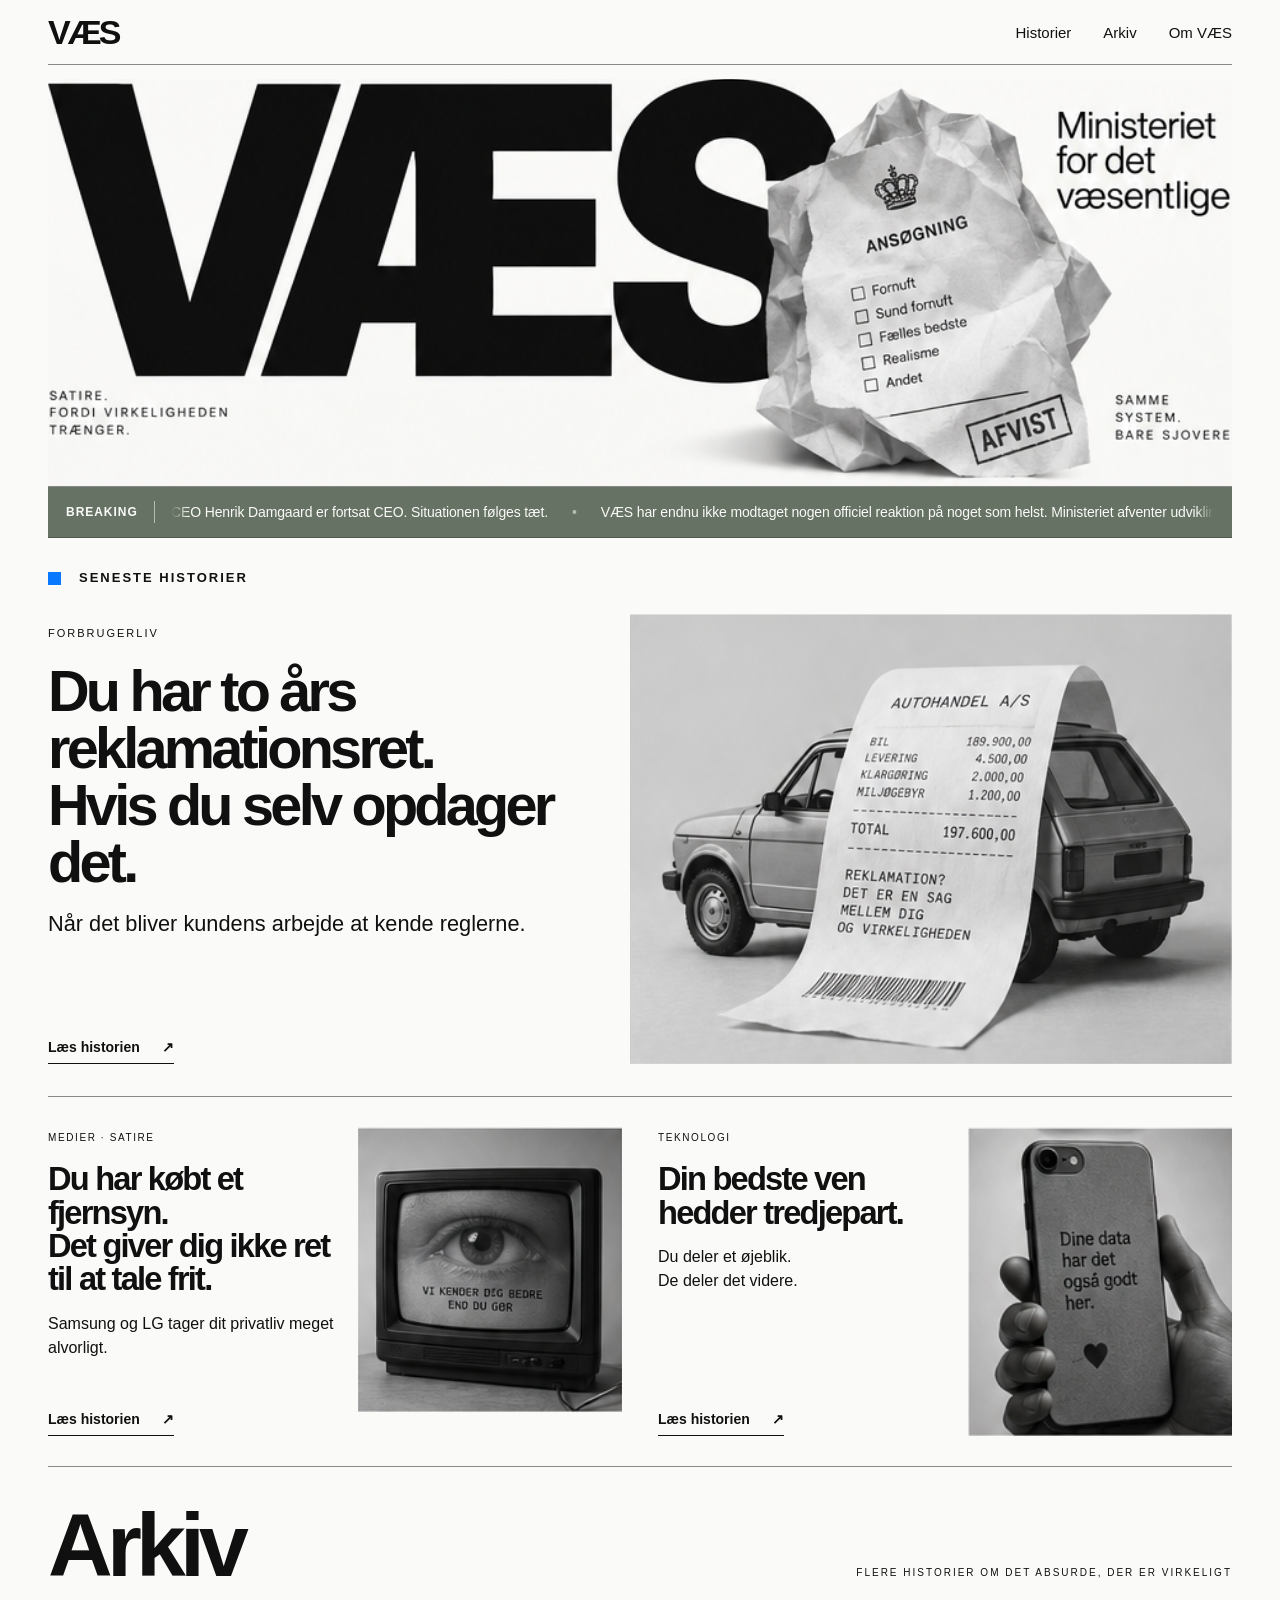
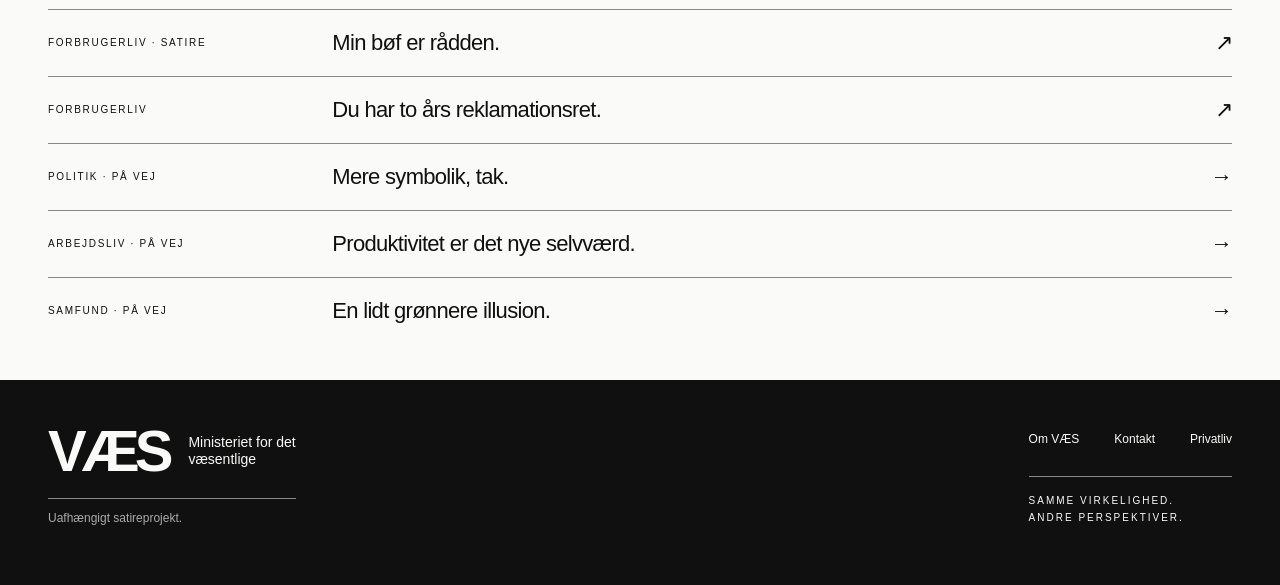
==== index.html @ 0f6267da "Add files via upload" ====
<!doctype html><html lang="da"><head><meta charset="utf-8"><meta name="viewport" content="width=device-width,initial-scale=1"><meta name="description" content="Ministeriet for det væsentlige. Satire om forbrugerliv, teknologi og samfund."><title>VÆS — Ministeriet for det væsentlige</title><link rel="stylesheet" href="style.css"></head><body><a class="skip" href="#historier">Gå til historier</a><header class="top wrap"><a class="logo" href="./" aria-label="VÆS – forsiden">VÆS</a><nav aria-label="Hovedmenu"><a href="#historier">Historier</a><a href="#arkiv">Arkiv</a><button data-open="om">Om VÆS</button></nav></header><main><section class="hero wrap" aria-label="VÆS — Ministeriet for det væsentlige"><div class="crop masthead"><img src="assets/illustrationer.png" alt="VÆS. Ministeriet for det væsentlige. En krøllet ansøgning om fornuft, sund fornuft og fælles bedste er stemplet afvist." width="1024" height="1536"></div></section><div class="breaking wrap" aria-label="Breaking"><div class="breaking-inner"><span class="breaking-label">BREAKING</span><span class="breaking-rule" aria-hidden="true"></span><div class="breaking-viewport"><div class="breaking-track"><div class="breaking-set"><span class="breaking-item">CEO Henrik Damgaard er fortsat CEO. Situationen følges tæt.</span><span class="breaking-dot" aria-hidden="true">•</span><span class="breaking-item">VÆS har endnu ikke modtaget nogen officiel reaktion på noget som helst. Ministeriet afventer udviklingen.</span><span class="breaking-dot" aria-hidden="true">•</span><span class="breaking-item">Virkeligheden er igen blevet observeret uden forudgående godkendelse.</span><span class="breaking-dot" aria-hidden="true">•</span><span class="breaking-item">Bestyrelsen bakker fortsat enstemmigt op om ledelsen. Der er fortsat ingen bestyrelse.</span><span class="breaking-dot" aria-hidden="true">•</span><span class="breaking-item">Ministeriet undersøger, hvordan fanden det her egentlig blev normalt. Arbejdet pågår.</span><span class="breaking-dot" aria-hidden="true">•</span></div><div class="breaking-set" aria-hidden="true"><span class="breaking-item">CEO Henrik Damgaard er fortsat CEO. Situationen følges tæt.</span><span class="breaking-dot">•</span><span class="breaking-item">VÆS har endnu ikke modtaget nogen officiel reaktion på noget som helst. Ministeriet afventer udviklingen.</span><span class="breaking-dot">•</span><span class="breaking-item">Virkeligheden er igen blevet observeret uden forudgående godkendelse.</span><span class="breaking-dot">•</span><span class="breaking-item">Bestyrelsen bakker fortsat enstemmigt op om ledelsen. Der er fortsat ingen bestyrelse.</span><span class="breaking-dot">•</span><span class="breaking-item">Ministeriet undersøger, hvordan fanden det her egentlig blev normalt. Arbejdet pågår.</span><span class="breaking-dot">•</span></div></div></div></div></div><section class="wrap news" id="historier"><h1 class="eyebrow section-title"><span></span>Seneste historier</h1><article class="lead"><div class="lead-copy"><p class="eyebrow">Forbrugerliv</p><h2><a href="#reklamationsret" data-open="reklamationsret">Du har to års reklamationsret.<br>Hvis du selv opdager det.</a></h2><p class="deck">Når det bliver kundens arbejde at kende reglerne.</p><a class="read" href="#reklamationsret" data-open="reklamationsret">Læs historien <span>↗</span></a></div><div class="crop car"><img src="assets/illustrationer.png" alt="Satirisk illustration: en bil med en lang kvittering hængende over taget." width="1024" height="1536"></div></article><div class="secondary"><article class="small-story"><div><p class="eyebrow">Medier · Satire</p><h2>Du har købt et fjernsyn.<br>Det giver dig ikke ret til at tale frit.</h2><p>Samsung og LG tager dit privatliv meget alvorligt.</p><button class="read" data-open="tv">Læs historien <span>↗</span></button></div><div class="crop tv"><img src="assets/illustrationer.png" alt="Satirisk illustration: et gammelt fjernsyn med et øje på skærmen." width="1024" height="1536"></div></article><article class="small-story"><div><p class="eyebrow">Teknologi</p><h2>Din bedste ven<br>hedder tredjepart.</h2><p>Du deler et øjeblik.<br>De deler det videre.</p><button class="read" data-open="data">Læs historien <span>↗</span></button></div><div class="crop phone"><img src="assets/illustrationer.png" alt="Satirisk illustration: en hånd holder en telefon med teksten Dine data har det også godt her." width="1024" height="1536"></div></article></div></section><section class="wrap archive" id="arkiv"><div class="archive-heading"><h2>Arkiv</h2><p class="eyebrow">Flere historier om det absurde, der er virkeligt</p></div><a class="archive-row" href="#danish-crown" data-open="danish-crown"><span class="eyebrow">Forbrugerliv · Satire</span><span>Min bøf er rådden.</span><span aria-hidden="true">↗</span></a><a class="archive-row" href="#reklamationsret" data-open="reklamationsret"><span class="eyebrow">Forbrugerliv</span><span>Du har to års reklamationsret.</span><span aria-hidden="true">↗</span></a><button class="archive-row" data-open="politik"><span class="eyebrow">Politik · På vej</span><span>Mere symbolik, tak.</span><span aria-hidden="true">→</span></button><button class="archive-row" data-open="arbejde"><span class="eyebrow">Arbejdsliv · På vej</span><span>Produktivitet er det nye selvværd.</span><span aria-hidden="true">→</span></button><button class="archive-row" data-open="samfund"><span class="eyebrow">Samfund · På vej</span><span>En lidt grønnere illusion.</span><span aria-hidden="true">→</span></button></section></main><footer><div class="wrap footer-inner"><div><div class="footer-brand"><a class="logo" href="./">VÆS</a><span>Ministeriet for det<br>væsentlige</span></div><p class="muted">Uafhængigt satireprojekt.</p></div><div class="footer-right"><nav aria-label="Oplysninger"><button data-open="om">Om VÆS</button><button data-open="kontakt">Kontakt</button><button data-open="privatliv">Privatliv</button></nav><p class="eyebrow">Samme virkelighed.<br>Andre perspektiver.</p></div></div></footer><dialog id="reader" aria-labelledby="reader-title"><div class="reader-bar"><span class="logo">VÆS</span><button id="close-reader" aria-label="Luk læsevisning">Luk ×</button></div><div class="reader-content"><p class="eyebrow" id="reader-tag"></p><h2 id="reader-title"></h2><div id="reader-body"></div></div></dialog><script src="script.js"></script></body></html>
---- style.css ----
:root{--paper:#fafaf8;--ink:#101010;--blue:#0879ff;--line:#888}*{box-sizing:border-box}html{scroll-behavior:smooth;scroll-padding-top:24px}body{margin:0;background:var(--paper);color:var(--ink);font-family:Arial,Helvetica,sans-serif;-webkit-font-smoothing:antialiased}a{color:inherit;text-decoration:none}button{font:inherit;color:inherit;cursor:pointer;background:none;border:0;padding:0}a,button{-webkit-tap-highlight-color:transparent}a:focus-visible,button:focus-visible{outline:3px solid var(--blue);outline-offset:6px}a:hover,button:hover{color:var(--blue)}.wrap{width:calc(100% - 96px);max-width:1360px;margin:auto}.top{height:65px;display:flex;align-items:center;justify-content:space-between;border-bottom:1px solid var(--line)}.logo{font-size:34px;font-weight:900;letter-spacing:-3px;line-height:1}nav{display:flex;gap:32px;font-size:15px}.hero{padding:14px 0 0;border-bottom:1px solid var(--line)}.crop{position:relative;overflow:hidden;background:#f7f7f5}.crop img{position:absolute;max-width:none;height:auto;display:block}.masthead{aspect-ratio:928/319}.masthead img{width:110.34483%;left:-5.17241%;top:-18.80878%}.car{aspect-ratio:489/366}.car img{width:209.407%;left:-99.59%;top:-115.574%}.tv{aspect-ratio:206/222}.tv img{width:497.087%;left:-138.835%;top:-377.928%}.phone{aspect-ratio:190/222}.phone img{width:538.947%;left:-413.158%;top:-377.928%}.news{padding-top:30px}.eyebrow{text-transform:uppercase;font-size:11px;letter-spacing:2px;line-height:1.6;font-weight:400}.section-title{font-size:13px;font-weight:700;display:flex;align-items:center;gap:18px;margin:0 0 25px}.section-title span{width:13px;height:13px;background:var(--blue)}.lead{display:grid;grid-template-columns: .9fr 1fr;gap:40px;padding-bottom:32px}.lead-copy{display:flex;flex-direction:column;align-items:flex-start;justify-content:center}.lead h2{font-size:clamp(34px,4.5vw,68px);letter-spacing:-.065em;line-height:.99;margin:10px 0 18px;font-weight:800}.deck{font-size:clamp(16px,1.7vw,23px);line-height:1.4;margin:0 0 30px}.read{font-size:14px;font-weight:600;display:inline-flex;gap:22px;border-bottom:1px solid;padding-bottom:8px;margin-top:auto}.lead>.crop{align-self:stretch;min-height:100%}.secondary{border-top:1px solid var(--line);border-bottom:1px solid var(--line);display:grid;grid-template-columns:1fr 1fr;gap:36px;padding:30px 0}.small-story{display:grid;grid-template-columns:1.1fr 1fr;gap:20px;min-width:0}.small-story>div:first-child{display:flex;flex-direction:column;align-items:flex-start}.small-story h2{font-size:clamp(23px,2.55vw,37px);line-height:1.02;letter-spacing:-.055em;margin:6px 0 16px}.small-story p:not(.eyebrow){font-size:16px;line-height:1.5;margin:0 0 24px}.small-story .crop{align-self:start}.small-story .eyebrow{margin-top:3px;font-size:10px;letter-spacing:1.6px}.status{color:#555;display:inline-block;margin-left:6px;font-size:9px;letter-spacing:.8px}.archive{padding-top:34px;padding-bottom:36px}.archive-heading{display:flex;align-items:baseline;justify-content:space-between;gap:30px;padding:0 0 18px}.archive-heading h2{font-size:clamp(56px,7vw,94px);letter-spacing:-.065em;line-height:1;margin:0}.archive-heading p{font-size:10px;text-align:right}.archive-row{width:100%;display:grid;grid-template-columns:23% 1fr 24px;gap:12px;border-top:1px solid var(--line);padding:20px 0;text-align:left;align-items:center;font-size:22px;letter-spacing:-.7px}.archive-row .eyebrow{font-size:10px;letter-spacing:1.7px}.archive-row>span:last-child{text-align:right}footer{background:#101010;color:var(--paper);padding:42px 0 48px}.footer-inner{display:flex;justify-content:space-between;gap:35px}.footer-brand{display:flex;gap:20px;align-items:center;border-bottom:1px solid #888;padding-bottom:18px}.footer-brand .logo{font-size:58px;letter-spacing:-5px}.footer-brand span{font-size:14px;line-height:1.2}.muted{color:#aaa;font-size:12px}.footer-right nav{font-size:12px;gap:35px;padding:10px 0 30px;border-bottom:1px solid #888}.footer-right .eyebrow{font-size:10px;line-height:1.7;margin-top:15px}.skip{position:fixed;top:-100px;left:20px;z-index:10;background:white;padding:15px}.skip:focus{top:10px}dialog{width:min(880px,calc(100% - 36px));max-height:90vh;padding:0;border:1px solid #222;background:var(--paper);color:var(--ink)}dialog::backdrop{background:rgb(0 0 0 / .65);backdrop-filter:blur(5px)}.reader-bar{position:sticky;top:0;display:flex;justify-content:space-between;align-items:center;padding:20px 30px;background:var(--paper);border-bottom:1px solid #888;z-index:1}.reader-content{padding:35px 60px 60px}.reader-content h2{font-size:clamp(32px,5vw,55px);line-height:1.04;letter-spacing:-2px;margin:15px 0 30px}.reader-content p{font-size:18px;line-height:1.7}.reader-content a{text-decoration:underline;text-underline-offset:3px;overflow-wrap:anywhere}.reading{overflow:hidden}@media(min-width:1500px){.lead h2{font-size:74px}}@media(max-width:900px){.wrap{width:calc(100% - 48px)}.lead{gap:25px}.secondary{gap:24px}.small-story{grid-template-columns:1fr}.small-story .crop{grid-row:1;width:100%}.small-story .read{margin-top:8px}.archive-row{font-size:19px}.archive-row .eyebrow{font-size:9px}.lead>.crop{min-height:0;align-self:center}.footer-right nav{gap:20px}}@media(max-width:600px){.wrap{width:calc(100% - 36px)}.top{height:62px}.top .logo{font-size:30px}nav{gap:20px;font-size:13px}.hero{padding-top:16px;padding-bottom:14px}.news{padding-top:24px}.section-title{font-size:11px;margin-bottom:20px}.lead{grid-template-columns:1fr;gap:22px}.lead-copy{display:block}.lead h2{font-size:44px;max-width:480px}.deck{font-size:18px;margin-bottom:22px}.secondary{gap:20px;padding:23px 0}.small-story{gap:16px}.small-story h2{font-size:25px}.small-story p:not(.eyebrow){font-size:14px}.small-story .eyebrow{font-size:9px;letter-spacing:1px}.status{margin-left:0;display:block}.read{font-size:13px}.archive-heading{display:block}.archive-heading h2{font-size:64px}.archive-heading p{text-align:left;max-width:280px;font-size:9px;margin-top:16px}.archive-row{grid-template-columns:1fr 22px;gap:6px;padding:18px 0;font-size:18px}.archive-row .eyebrow{grid-column:1}.archive-row>span:nth-child(2){grid-column:1}.archive-row>span:last-child{grid-column:2;grid-row:1 / span 2}.footer-inner{flex-direction:column;gap:20px}.footer-brand{justify-content:space-between;max-width:340px}.footer-right nav{justify-content:space-between}.reader-content{padding:24px}.reader-bar{padding:18px 24px}.reader-content p{font-size:17px}}@media(prefers-reduced-motion:reduce){html{scroll-behavior:auto}}

/* Om VÆS — CEO-billede */
.om-ceo-image{margin:2.5rem 0 0;width:100%;}
.om-ceo-image img{display:block;width:100%;height:auto;}

/* BREAKING — testversion */
.breaking{background:#667263;color:#fafaf8;border-bottom:1px solid #4f594d;}
.breaking-inner{min-height:42px;display:flex;align-items:center;gap:18px;font-size:14px;}
.breaking-label{font-weight:800;letter-spacing:.08em;font-size:12px;}
.breaking-rule{width:1px;height:18px;background:rgba(250,250,248,.55);flex:0 0 auto;}
.breaking-text{letter-spacing:-.01em;}
.breaking-arrow{margin-left:auto;font-size:18px;line-height:1;}
@media(max-width:600px){.breaking-inner{min-height:40px;gap:12px;font-size:12px}.breaking-label{font-size:10px}.breaking-rule{height:16px}.breaking-arrow{display:none}}

/* BREAKING — løbende historier */
.breaking{overflow:hidden}
.breaking-inner{min-height:50px;padding:10px 18px;gap:16px}
.breaking-label{font-weight:900;flex:0 0 auto}
.breaking-rule{height:22px}
.breaking-viewport{min-width:0;flex:1;overflow:hidden;white-space:nowrap;mask-image:linear-gradient(to right,transparent,#000 18px,#000 calc(100% - 18px),transparent);-webkit-mask-image:linear-gradient(to right,transparent,#000 18px,#000 calc(100% - 18px),transparent)}
.breaking-track{display:flex;width:max-content;will-change:transform;animation:breaking-scroll 62s linear infinite}
.breaking-set{display:flex;align-items:center;flex:0 0 auto}
.breaking-item{padding:0 24px 0 0;letter-spacing:-.01em}
.breaking-dot{opacity:.55;padding:0 24px 0 0}
@keyframes breaking-scroll{from{transform:translateX(0)}to{transform:translateX(-50%)}}
@media(max-width:600px){.breaking-inner{min-height:46px;padding:9px 12px;gap:10px}.breaking-rule{height:20px}.breaking-item{padding-right:18px}.breaking-dot{padding-right:18px}.breaking-track{animation-duration:72s}}
@media(prefers-reduced-motion:reduce){.breaking-track{animation:none}.breaking-viewport{overflow-x:auto;mask-image:none;-webkit-mask-image:none}}

.story-image{margin:0 0 2rem}.story-image img{display:block;width:100%;height:auto}
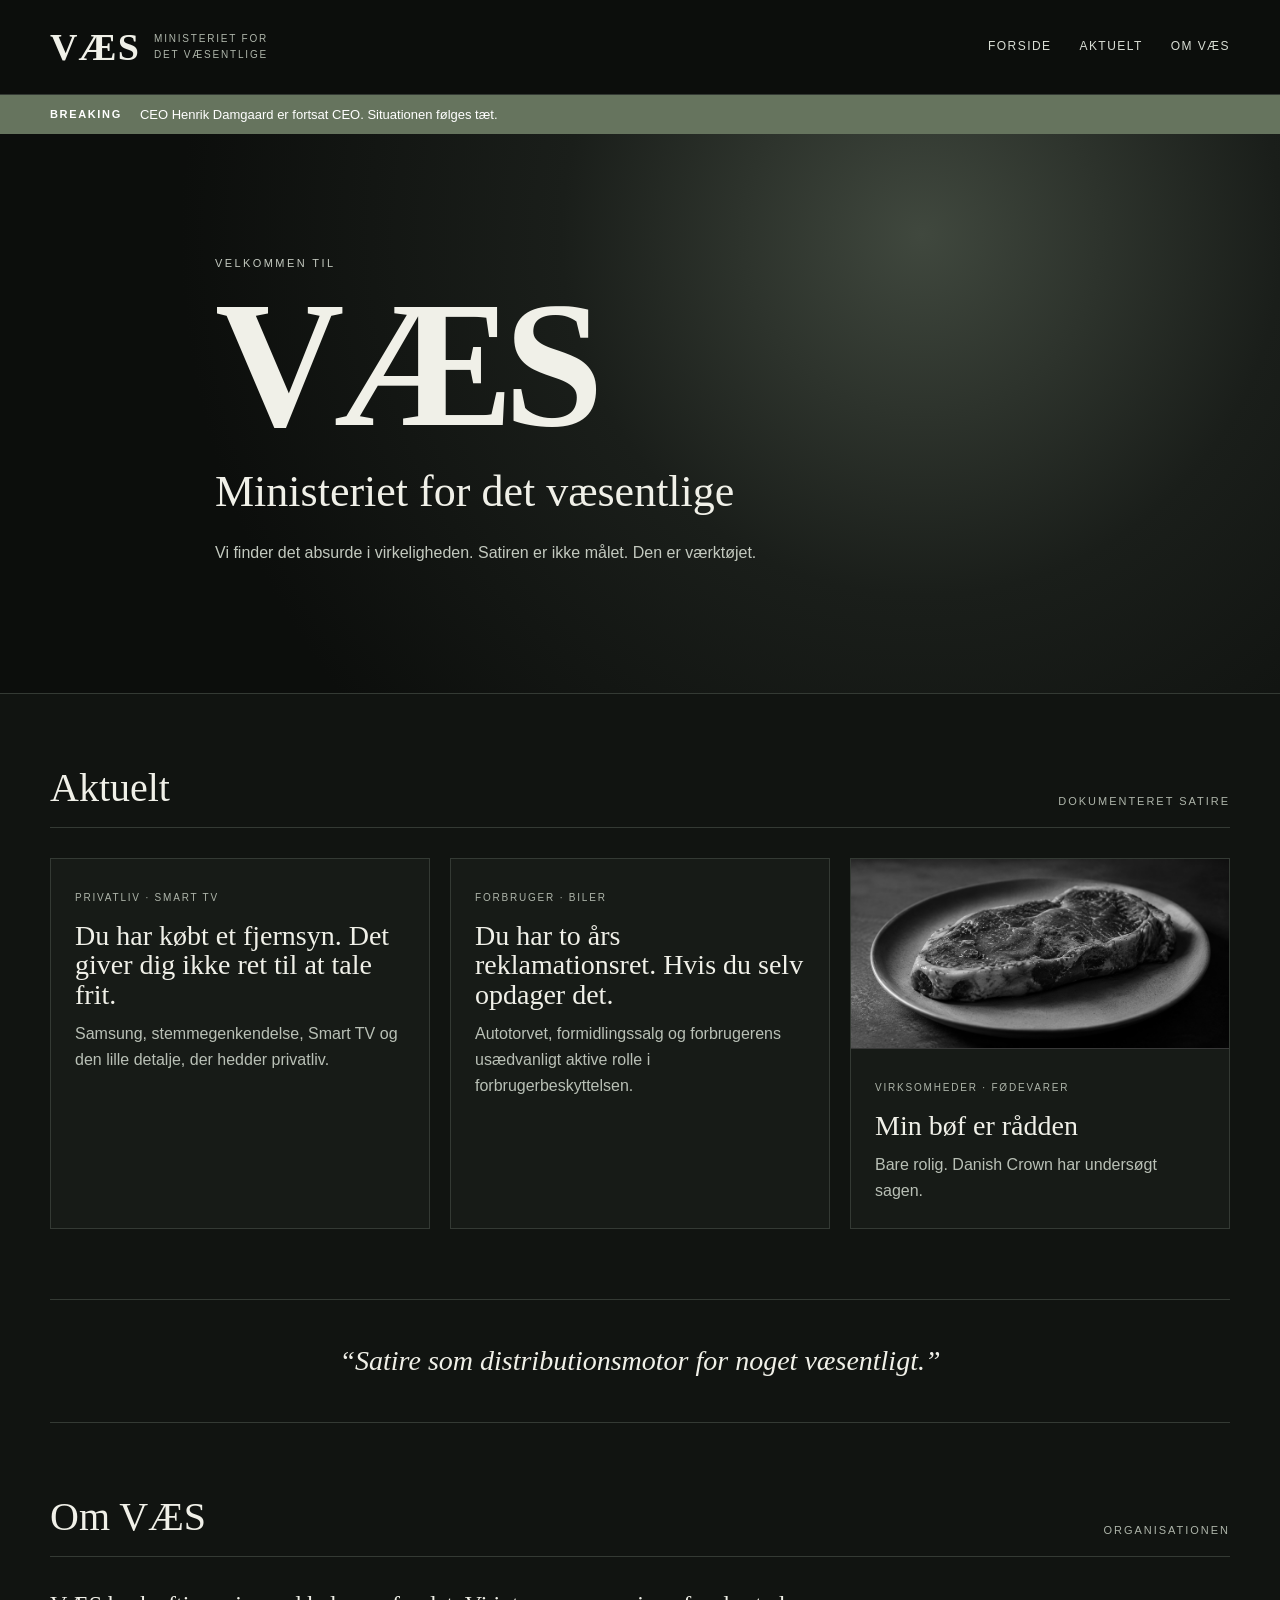
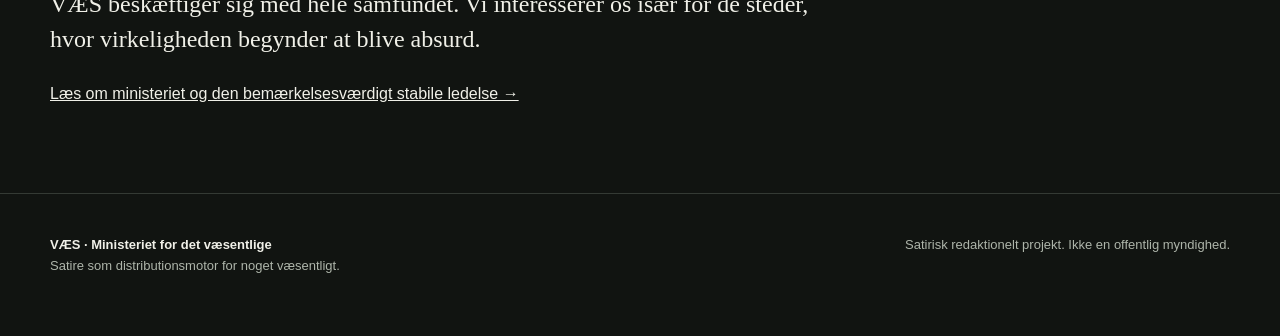
==== commit aacf458c: "Add files via upload" ====
--- a/index.html
+++ b/index.html
@@ -1 +1,59 @@
-<!doctype html><html lang="da"><head><meta charset="utf-8"><meta name="viewport" content="width=device-width,initial-scale=1"><meta name="description" content="Ministeriet for det væsentlige. Satire om forbrugerliv, teknologi og samfund."><title>VÆS — Ministeriet for det væsentlige</title><link rel="stylesheet" href="style.css"></head><body><a class="skip" href="#historier">Gå til historier</a><header class="top wrap"><a class="logo" href="./" aria-label="VÆS – forsiden">VÆS</a><nav aria-label="Hovedmenu"><a href="#historier">Historier</a><a href="#arkiv">Arkiv</a><button data-open="om">Om VÆS</button></nav></header><main><section class="hero wrap" aria-label="VÆS — Ministeriet for det væsentlige"><div class="crop masthead"><img src="assets/illustrationer.png" alt="VÆS. Ministeriet for det væsentlige. En krøllet ansøgning om fornuft, sund fornuft og fælles bedste er stemplet afvist." width="1024" height="1536"></div></section><div class="breaking wrap" aria-label="Breaking"><div class="breaking-inner"><span class="breaking-label">BREAKING</span><span class="breaking-rule" aria-hidden="true"></span><div class="breaking-viewport"><div class="breaking-track"><div class="breaking-set"><span class="breaking-item">CEO Henrik Damgaard er fortsat CEO. Situationen følges tæt.</span><span class="breaking-dot" aria-hidden="true">•</span><span class="breaking-item">VÆS har endnu ikke modtaget nogen officiel reaktion på noget som helst. Ministeriet afventer udviklingen.</span><span class="breaking-dot" aria-hidden="true">•</span><span class="breaking-item">Virkeligheden er igen blevet observeret uden forudgående godkendelse.</span><span class="breaking-dot" aria-hidden="true">•</span><span class="breaking-item">Bestyrelsen bakker fortsat enstemmigt op om ledelsen. Der er fortsat ingen bestyrelse.</span><span class="breaking-dot" aria-hidden="true">•</span><span class="breaking-item">Ministeriet undersøger, hvordan fanden det her egentlig blev normalt. Arbejdet pågår.</span><span class="breaking-dot" aria-hidden="true">•</span></div><div class="breaking-set" aria-hidden="true"><span class="breaking-item">CEO Henrik Damgaard er fortsat CEO. Situationen følges tæt.</span><span class="breaking-dot">•</span><span class="breaking-item">VÆS har endnu ikke modtaget nogen officiel reaktion på noget som helst. Ministeriet afventer udviklingen.</span><span class="breaking-dot">•</span><span class="breaking-item">Virkeligheden er igen blevet observeret uden forudgående godkendelse.</span><span class="breaking-dot">•</span><span class="breaking-item">Bestyrelsen bakker fortsat enstemmigt op om ledelsen. Der er fortsat ingen bestyrelse.</span><span class="breaking-dot">•</span><span class="breaking-item">Ministeriet undersøger, hvordan fanden det her egentlig blev normalt. Arbejdet pågår.</span><span class="breaking-dot">•</span></div></div></div></div></div><section class="wrap news" id="historier"><h1 class="eyebrow section-title"><span></span>Seneste historier</h1><article class="lead"><div class="lead-copy"><p class="eyebrow">Forbrugerliv</p><h2><a href="#reklamationsret" data-open="reklamationsret">Du har to års reklamationsret.<br>Hvis du selv opdager det.</a></h2><p class="deck">Når det bliver kundens arbejde at kende reglerne.</p><a class="read" href="#reklamationsret" data-open="reklamationsret">Læs historien <span>↗</span></a></div><div class="crop car"><img src="assets/illustrationer.png" alt="Satirisk illustration: en bil med en lang kvittering hængende over taget." width="1024" height="1536"></div></article><div class="secondary"><article class="small-story"><div><p class="eyebrow">Medier · Satire</p><h2>Du har købt et fjernsyn.<br>Det giver dig ikke ret til at tale frit.</h2><p>Samsung og LG tager dit privatliv meget alvorligt.</p><button class="read" data-open="tv">Læs historien <span>↗</span></button></div><div class="crop tv"><img src="assets/illustrationer.png" alt="Satirisk illustration: et gammelt fjernsyn med et øje på skærmen." width="1024" height="1536"></div></article><article class="small-story"><div><p class="eyebrow">Teknologi</p><h2>Din bedste ven<br>hedder tredjepart.</h2><p>Du deler et øjeblik.<br>De deler det videre.</p><button class="read" data-open="data">Læs historien <span>↗</span></button></div><div class="crop phone"><img src="assets/illustrationer.png" alt="Satirisk illustration: en hånd holder en telefon med teksten Dine data har det også godt her." width="1024" height="1536"></div></article></div></section><section class="wrap archive" id="arkiv"><div class="archive-heading"><h2>Arkiv</h2><p class="eyebrow">Flere historier om det absurde, der er virkeligt</p></div><a class="archive-row" href="#danish-crown" data-open="danish-crown"><span class="eyebrow">Forbrugerliv · Satire</span><span>Min bøf er rådden.</span><span aria-hidden="true">↗</span></a><a class="archive-row" href="#reklamationsret" data-open="reklamationsret"><span class="eyebrow">Forbrugerliv</span><span>Du har to års reklamationsret.</span><span aria-hidden="true">↗</span></a><button class="archive-row" data-open="politik"><span class="eyebrow">Politik · På vej</span><span>Mere symbolik, tak.</span><span aria-hidden="true">→</span></button><button class="archive-row" data-open="arbejde"><span class="eyebrow">Arbejdsliv · På vej</span><span>Produktivitet er det nye selvværd.</span><span aria-hidden="true">→</span></button><button class="archive-row" data-open="samfund"><span class="eyebrow">Samfund · På vej</span><span>En lidt grønnere illusion.</span><span aria-hidden="true">→</span></button></section></main><footer><div class="wrap footer-inner"><div><div class="footer-brand"><a class="logo" href="./">VÆS</a><span>Ministeriet for det<br>væsentlige</span></div><p class="muted">Uafhængigt satireprojekt.</p></div><div class="footer-right"><nav aria-label="Oplysninger"><button data-open="om">Om VÆS</button><button data-open="kontakt">Kontakt</button><button data-open="privatliv">Privatliv</button></nav><p class="eyebrow">Samme virkelighed.<br>Andre perspektiver.</p></div></div></footer><dialog id="reader" aria-labelledby="reader-title"><div class="reader-bar"><span class="logo">VÆS</span><button id="close-reader" aria-label="Luk læsevisning">Luk ×</button></div><div class="reader-content"><p class="eyebrow" id="reader-tag"></p><h2 id="reader-title"></h2><div id="reader-body"></div></div></dialog><script src="script.js"></script></body></html>+<!doctype html>
+<html lang="da">
+<head>
+<meta charset="utf-8">
+<meta name="viewport" content="width=device-width,initial-scale=1">
+<title>VÆS – Ministeriet for det væsentlige | Satire om virkeligheden</title>
+<meta name="description" content="VÆS undersøger privatliv, forbrugerrettigheder, virksomheder og samfund med dokumenteret satire. Virkeligheden er rigeligt.">
+<meta name="robots" content="index,follow,max-image-preview:large,max-snippet:-1,max-video-preview:-1">
+<link rel="canonical" href="https://ves.dk/">
+<link rel="stylesheet" href="/style.css">
+<meta property="og:locale" content="da_DK">
+<meta property="og:type" content="article">
+<meta property="og:site_name" content="VÆS – Ministeriet for det væsentlige">
+<meta property="og:title" content="VÆS – Ministeriet for det væsentlige | Satire om virkeligheden">
+<meta property="og:description" content="VÆS undersøger privatliv, forbrugerrettigheder, virksomheder og samfund med dokumenteret satire. Virkeligheden er rigeligt.">
+<meta property="og:url" content="https://ves.dk/">
+<meta property="og:image" content="https://ves.dk/assets/om-vaes-ceo.png">
+<meta name="twitter:card" content="summary_large_image">
+<meta name="twitter:title" content="VÆS – Ministeriet for det væsentlige | Satire om virkeligheden">
+<meta name="twitter:description" content="VÆS undersøger privatliv, forbrugerrettigheder, virksomheder og samfund med dokumenteret satire. Virkeligheden er rigeligt.">
+<meta name="twitter:image" content="https://ves.dk/assets/om-vaes-ceo.png">
+<script type="application/ld+json">{
+  "@context": "https://schema.org",
+  "@graph": [
+    {
+      "@type": "WebSite",
+      "@id": "https://ves.dk/#website",
+      "url": "https://ves.dk/",
+      "name": "VÆS – Ministeriet for det væsentlige",
+      "inLanguage": "da-DK"
+    },
+    {
+      "@type": "Organization",
+      "@id": "https://ves.dk/#organization",
+      "name": "VÆS – Ministeriet for det væsentlige",
+      "url": "https://ves.dk/",
+      "founder": {
+        "@type": "Person",
+        "name": "Henrik Damgaard"
+      }
+    }
+  ]
+}</script>
+</head><body>
+<header class="site-header"><div class="wrap header-inner">
+<a class="brand" href="/"><span class="brand-mark">VÆS</span><span class="brand-sub">Ministeriet for<br>det væsentlige</span></a>
+<nav aria-label="Hovednavigation"><a href="/">Forside</a><a href="/#aktuelt">Aktuelt</a><a href="/om-vaes/">Om VÆS</a></nav>
+</div></header>
+<div class="breaking"><div class="wrap"><strong>BREAKING</strong><span>CEO Henrik Damgaard er fortsat CEO. Situationen følges tæt.</span></div></div>
+<main>
+<section class="hero"><div class="wrap hero-copy"><div class="eyebrow">Velkommen til</div><h1>VÆS</h1><h2>Ministeriet for det væsentlige</h2><p>Vi finder det absurde i virkeligheden. Satiren er ikke målet. Den er værktøjet.</p></div></section>
+<section class="section" id="aktuelt"><div class="wrap"><div class="section-head"><h2>Aktuelt</h2><span>Dokumenteret satire</span></div><div class="grid">
+<a class="card" href="/artikler/smart-tv-privatliv-acr/"><div class="card-body"><span class="tag">Privatliv · Smart TV</span><h3>Du har købt et fjernsyn. Det giver dig ikke ret til at tale frit.</h3><p>Samsung, stemmegenkendelse, Smart TV og den lille detalje, der hedder privatliv.</p></div></a>
+<a class="card" href="/artikler/brugt-bil-reklamationsret-formidlingssalg/"><div class="card-body"><span class="tag">Forbruger · Biler</span><h3>Du har to års reklamationsret. Hvis du selv opdager det.</h3><p>Autotorvet, formidlingssalg og forbrugerens usædvanligt aktive rolle i forbrugerbeskyttelsen.</p></div></a>
+<a class="card" href="/artikler/danish-crown-boeffer-kontant/"><img src="/assets/danish-crown-raadden-boef.png" alt="Bøf på tallerken – illustration til VÆS-artikel om Danish Crown og DR Kontant"><div class="card-body"><span class="tag">Virksomheder · Fødevarer</span><h3>Min bøf er rådden</h3><p>Bare rolig. Danish Crown har undersøgt sagen.</p></div></a>
+</div></div></section>
+<div class="wrap quote">“Satire som distributionsmotor for noget væsentligt.”</div>
+<section class="section"><div class="wrap"><div class="section-head"><h2>Om VÆS</h2><span>Organisationen</span></div><p style="max-width:760px;font:24px/1.45 Georgia,serif">VÆS beskæftiger sig med hele samfundet. Vi interesserer os især for de steder, hvor virkeligheden begynder at blive absurd.</p><p><a href="/om-vaes/">Læs om ministeriet og den bemærkelsesværdigt stabile ledelse →</a></p></div></section>
+</main><footer><div class="wrap footer-grid"><div><strong>VÆS · Ministeriet for det væsentlige</strong><br>Satire som distributionsmotor for noget væsentligt.</div><div>Satirisk redaktionelt projekt. Ikke en offentlig myndighed.</div></div></footer></body></html>
--- a/style.css
+++ b/style.css
@@ -1,30 +1,15 @@
-:root{--paper:#fafaf8;--ink:#101010;--blue:#0879ff;--line:#888}*{box-sizing:border-box}html{scroll-behavior:smooth;scroll-padding-top:24px}body{margin:0;background:var(--paper);color:var(--ink);font-family:Arial,Helvetica,sans-serif;-webkit-font-smoothing:antialiased}a{color:inherit;text-decoration:none}button{font:inherit;color:inherit;cursor:pointer;background:none;border:0;padding:0}a,button{-webkit-tap-highlight-color:transparent}a:focus-visible,button:focus-visible{outline:3px solid var(--blue);outline-offset:6px}a:hover,button:hover{color:var(--blue)}.wrap{width:calc(100% - 96px);max-width:1360px;margin:auto}.top{height:65px;display:flex;align-items:center;justify-content:space-between;border-bottom:1px solid var(--line)}.logo{font-size:34px;font-weight:900;letter-spacing:-3px;line-height:1}nav{display:flex;gap:32px;font-size:15px}.hero{padding:14px 0 0;border-bottom:1px solid var(--line)}.crop{position:relative;overflow:hidden;background:#f7f7f5}.crop img{position:absolute;max-width:none;height:auto;display:block}.masthead{aspect-ratio:928/319}.masthead img{width:110.34483%;left:-5.17241%;top:-18.80878%}.car{aspect-ratio:489/366}.car img{width:209.407%;left:-99.59%;top:-115.574%}.tv{aspect-ratio:206/222}.tv img{width:497.087%;left:-138.835%;top:-377.928%}.phone{aspect-ratio:190/222}.phone img{width:538.947%;left:-413.158%;top:-377.928%}.news{padding-top:30px}.eyebrow{text-transform:uppercase;font-size:11px;letter-spacing:2px;line-height:1.6;font-weight:400}.section-title{font-size:13px;font-weight:700;display:flex;align-items:center;gap:18px;margin:0 0 25px}.section-title span{width:13px;height:13px;background:var(--blue)}.lead{display:grid;grid-template-columns: .9fr 1fr;gap:40px;padding-bottom:32px}.lead-copy{display:flex;flex-direction:column;align-items:flex-start;justify-content:center}.lead h2{font-size:clamp(34px,4.5vw,68px);letter-spacing:-.065em;line-height:.99;margin:10px 0 18px;font-weight:800}.deck{font-size:clamp(16px,1.7vw,23px);line-height:1.4;margin:0 0 30px}.read{font-size:14px;font-weight:600;display:inline-flex;gap:22px;border-bottom:1px solid;padding-bottom:8px;margin-top:auto}.lead>.crop{align-self:stretch;min-height:100%}.secondary{border-top:1px solid var(--line);border-bottom:1px solid var(--line);display:grid;grid-template-columns:1fr 1fr;gap:36px;padding:30px 0}.small-story{display:grid;grid-template-columns:1.1fr 1fr;gap:20px;min-width:0}.small-story>div:first-child{display:flex;flex-direction:column;align-items:flex-start}.small-story h2{font-size:clamp(23px,2.55vw,37px);line-height:1.02;letter-spacing:-.055em;margin:6px 0 16px}.small-story p:not(.eyebrow){font-size:16px;line-height:1.5;margin:0 0 24px}.small-story .crop{align-self:start}.small-story .eyebrow{margin-top:3px;font-size:10px;letter-spacing:1.6px}.status{color:#555;display:inline-block;margin-left:6px;font-size:9px;letter-spacing:.8px}.archive{padding-top:34px;padding-bottom:36px}.archive-heading{display:flex;align-items:baseline;justify-content:space-between;gap:30px;padding:0 0 18px}.archive-heading h2{font-size:clamp(56px,7vw,94px);letter-spacing:-.065em;line-height:1;margin:0}.archive-heading p{font-size:10px;text-align:right}.archive-row{width:100%;display:grid;grid-template-columns:23% 1fr 24px;gap:12px;border-top:1px solid var(--line);padding:20px 0;text-align:left;align-items:center;font-size:22px;letter-spacing:-.7px}.archive-row .eyebrow{font-size:10px;letter-spacing:1.7px}.archive-row>span:last-child{text-align:right}footer{background:#101010;color:var(--paper);padding:42px 0 48px}.footer-inner{display:flex;justify-content:space-between;gap:35px}.footer-brand{display:flex;gap:20px;align-items:center;border-bottom:1px solid #888;padding-bottom:18px}.footer-brand .logo{font-size:58px;letter-spacing:-5px}.footer-brand span{font-size:14px;line-height:1.2}.muted{color:#aaa;font-size:12px}.footer-right nav{font-size:12px;gap:35px;padding:10px 0 30px;border-bottom:1px solid #888}.footer-right .eyebrow{font-size:10px;line-height:1.7;margin-top:15px}.skip{position:fixed;top:-100px;left:20px;z-index:10;background:white;padding:15px}.skip:focus{top:10px}dialog{width:min(880px,calc(100% - 36px));max-height:90vh;padding:0;border:1px solid #222;background:var(--paper);color:var(--ink)}dialog::backdrop{background:rgb(0 0 0 / .65);backdrop-filter:blur(5px)}.reader-bar{position:sticky;top:0;display:flex;justify-content:space-between;align-items:center;padding:20px 30px;background:var(--paper);border-bottom:1px solid #888;z-index:1}.reader-content{padding:35px 60px 60px}.reader-content h2{font-size:clamp(32px,5vw,55px);line-height:1.04;letter-spacing:-2px;margin:15px 0 30px}.reader-content p{font-size:18px;line-height:1.7}.reader-content a{text-decoration:underline;text-underline-offset:3px;overflow-wrap:anywhere}.reading{overflow:hidden}@media(min-width:1500px){.lead h2{font-size:74px}}@media(max-width:900px){.wrap{width:calc(100% - 48px)}.lead{gap:25px}.secondary{gap:24px}.small-story{grid-template-columns:1fr}.small-story .crop{grid-row:1;width:100%}.small-story .read{margin-top:8px}.archive-row{font-size:19px}.archive-row .eyebrow{font-size:9px}.lead>.crop{min-height:0;align-self:center}.footer-right nav{gap:20px}}@media(max-width:600px){.wrap{width:calc(100% - 36px)}.top{height:62px}.top .logo{font-size:30px}nav{gap:20px;font-size:13px}.hero{padding-top:16px;padding-bottom:14px}.news{padding-top:24px}.section-title{font-size:11px;margin-bottom:20px}.lead{grid-template-columns:1fr;gap:22px}.lead-copy{display:block}.lead h2{font-size:44px;max-width:480px}.deck{font-size:18px;margin-bottom:22px}.secondary{gap:20px;padding:23px 0}.small-story{gap:16px}.small-story h2{font-size:25px}.small-story p:not(.eyebrow){font-size:14px}.small-story .eyebrow{font-size:9px;letter-spacing:1px}.status{margin-left:0;display:block}.read{font-size:13px}.archive-heading{display:block}.archive-heading h2{font-size:64px}.archive-heading p{text-align:left;max-width:280px;font-size:9px;margin-top:16px}.archive-row{grid-template-columns:1fr 22px;gap:6px;padding:18px 0;font-size:18px}.archive-row .eyebrow{grid-column:1}.archive-row>span:nth-child(2){grid-column:1}.archive-row>span:last-child{grid-column:2;grid-row:1 / span 2}.footer-inner{flex-direction:column;gap:20px}.footer-brand{justify-content:space-between;max-width:340px}.footer-right nav{justify-content:space-between}.reader-content{padding:24px}.reader-bar{padding:18px 24px}.reader-content p{font-size:17px}}@media(prefers-reduced-motion:reduce){html{scroll-behavior:auto}}
 
-/* Om VÆS — CEO-billede */
-.om-ceo-image{margin:2.5rem 0 0;width:100%;}
-.om-ceo-image img{display:block;width:100%;height:auto;}
-
-/* BREAKING — testversion */
-.breaking{background:#667263;color:#fafaf8;border-bottom:1px solid #4f594d;}
-.breaking-inner{min-height:42px;display:flex;align-items:center;gap:18px;font-size:14px;}
-.breaking-label{font-weight:800;letter-spacing:.08em;font-size:12px;}
-.breaking-rule{width:1px;height:18px;background:rgba(250,250,248,.55);flex:0 0 auto;}
-.breaking-text{letter-spacing:-.01em;}
-.breaking-arrow{margin-left:auto;font-size:18px;line-height:1;}
-@media(max-width:600px){.breaking-inner{min-height:40px;gap:12px;font-size:12px}.breaking-label{font-size:10px}.breaking-rule{height:16px}.breaking-arrow{display:none}}
-
-/* BREAKING — løbende historier */
-.breaking{overflow:hidden}
-.breaking-inner{min-height:50px;padding:10px 18px;gap:16px}
-.breaking-label{font-weight:900;flex:0 0 auto}
-.breaking-rule{height:22px}
-.breaking-viewport{min-width:0;flex:1;overflow:hidden;white-space:nowrap;mask-image:linear-gradient(to right,transparent,#000 18px,#000 calc(100% - 18px),transparent);-webkit-mask-image:linear-gradient(to right,transparent,#000 18px,#000 calc(100% - 18px),transparent)}
-.breaking-track{display:flex;width:max-content;will-change:transform;animation:breaking-scroll 62s linear infinite}
-.breaking-set{display:flex;align-items:center;flex:0 0 auto}
-.breaking-item{padding:0 24px 0 0;letter-spacing:-.01em}
-.breaking-dot{opacity:.55;padding:0 24px 0 0}
-@keyframes breaking-scroll{from{transform:translateX(0)}to{transform:translateX(-50%)}}
-@media(max-width:600px){.breaking-inner{min-height:46px;padding:9px 12px;gap:10px}.breaking-rule{height:20px}.breaking-item{padding-right:18px}.breaking-dot{padding-right:18px}.breaking-track{animation-duration:72s}}
-@media(prefers-reduced-motion:reduce){.breaking-track{animation:none}.breaking-viewport{overflow-x:auto;mask-image:none;-webkit-mask-image:none}}
-
-.story-image{margin:0 0 2rem}.story-image img{display:block;width:100%;height:auto}
+:root{--bg:#111411;--panel:#171b17;--ink:#f0f0e8;--muted:#aeb5aa;--line:#343a34;--accent:#66745e;--paper:#e9e8df;--black:#101210}
+*{box-sizing:border-box}html{scroll-behavior:smooth}body{margin:0;background:var(--bg);color:var(--ink);font:16px/1.62 Arial,Helvetica,sans-serif}
+a{color:inherit}.wrap{width:min(1180px,calc(100% - 40px));margin:auto}.site-header{border-bottom:1px solid var(--line);background:#0c0e0c;position:relative;z-index:3}
+.header-inner{min-height:94px;display:flex;align-items:center;gap:42px}.brand{text-decoration:none;display:flex;align-items:center;gap:14px}.brand-mark{font:700 38px Georgia,serif;letter-spacing:.03em}.brand-sub{font-size:10px;letter-spacing:.18em;text-transform:uppercase;color:var(--muted)}
+nav{margin-left:auto;display:flex;gap:28px;font-size:12px;letter-spacing:.12em;text-transform:uppercase}nav a{text-decoration:none;color:#d8ddd4}nav a:hover{text-decoration:underline}
+.breaking{background:var(--accent);color:#fff}.breaking .wrap{display:flex;gap:18px;align-items:center;padding:9px 0;font-size:13px}.breaking strong{font-size:11px;letter-spacing:.15em}
+.hero{min-height:560px;display:grid;align-items:end;background:radial-gradient(circle at 72% 18%,#40483e 0,#1a1e1a 35%,#0c0e0c 72%);border-bottom:1px solid var(--line)}
+.hero-copy{padding:90px 0 80px;max-width:850px}.eyebrow{font-size:11px;letter-spacing:.22em;text-transform:uppercase;color:#c3c9bf}.hero h1{font:700 clamp(78px,14vw,180px)/.8 Georgia,serif;margin:20px 0 30px;letter-spacing:-.055em}.hero h2{font:400 clamp(22px,4vw,44px)/1.12 Georgia,serif;max-width:760px;margin:0}.hero p{max-width:670px;color:#c3c9bf;margin-top:24px}
+.section{padding:70px 0}.section-head{display:flex;justify-content:space-between;align-items:end;border-bottom:1px solid var(--line);padding-bottom:16px;margin-bottom:30px}.section-head h2{font:400 40px Georgia,serif;margin:0}.section-head span{font-size:11px;letter-spacing:.18em;text-transform:uppercase;color:var(--muted)}
+.grid{display:grid;grid-template-columns:repeat(3,1fr);gap:20px}.card{border:1px solid var(--line);background:var(--panel);text-decoration:none;display:flex;flex-direction:column;min-height:370px}.card img{width:100%;height:190px;object-fit:cover;filter:grayscale(1);border-bottom:1px solid var(--line)}.card-body{padding:24px}.tag{font-size:10px;letter-spacing:.18em;text-transform:uppercase;color:var(--muted)}.card h3{font:400 28px/1.05 Georgia,serif;margin:12px 0}.card p{color:#b9c0b6;margin:0}.quote{border-top:1px solid var(--line);border-bottom:1px solid var(--line);padding:45px 0;text-align:center;font:italic 28px Georgia,serif}
+footer{border-top:1px solid var(--line);padding:40px 0 60px;color:var(--muted);font-size:13px}.footer-grid{display:flex;justify-content:space-between;gap:30px}.footer-grid strong{color:var(--ink)}
+.article-shell{background:var(--paper);color:var(--black);min-height:70vh}.article{width:min(820px,calc(100% - 40px));margin:auto;padding:68px 0 90px}.breadcrumbs{font-size:12px;color:#5b6059;margin-bottom:42px}.breadcrumbs a{color:inherit}.article .kicker{font-size:11px;letter-spacing:.18em;text-transform:uppercase}.article h1{font:700 clamp(44px,7vw,76px)/.96 Georgia,serif;letter-spacing:-.035em;margin:14px 0 18px}.dek{font:400 22px/1.35 Georgia,serif;color:#454942;margin-bottom:32px}.meta{border-top:1px solid #b9b9af;border-bottom:1px solid #b9b9af;padding:12px 0;margin:25px 0 40px;font-size:12px;color:#60635e}.article h2{font:700 30px Georgia,serif;margin-top:46px}.article h3{font:700 22px Georgia,serif;margin-top:38px}.article p,.article li{font-size:18px}.article img.hero-img{width:100%;max-height:520px;object-fit:cover;filter:grayscale(1);margin:10px 0 38px}.article blockquote{font:italic 25px/1.4 Georgia,serif;border-left:3px solid #222;padding-left:22px;margin:40px 0}.sources{border-top:1px solid #aaa;padding-top:24px;margin-top:55px;font-size:14px}.sources li{font-size:14px}.seo-context{background:#dcdcd2;padding:20px 24px;margin:32px 0}.seo-context strong{font-family:Georgia,serif}
+.about-img{width:100%;filter:grayscale(1);margin:20px 0 35px}
+@media(max-width:800px){.header-inner{min-height:80px}.brand-mark{font-size:32px}nav{display:none}.grid{grid-template-columns:1fr}.hero{min-height:480px}.hero-copy{padding:65px 0}.footer-grid{display:block}.card{min-height:0}.article p,.article li{font-size:17px}}
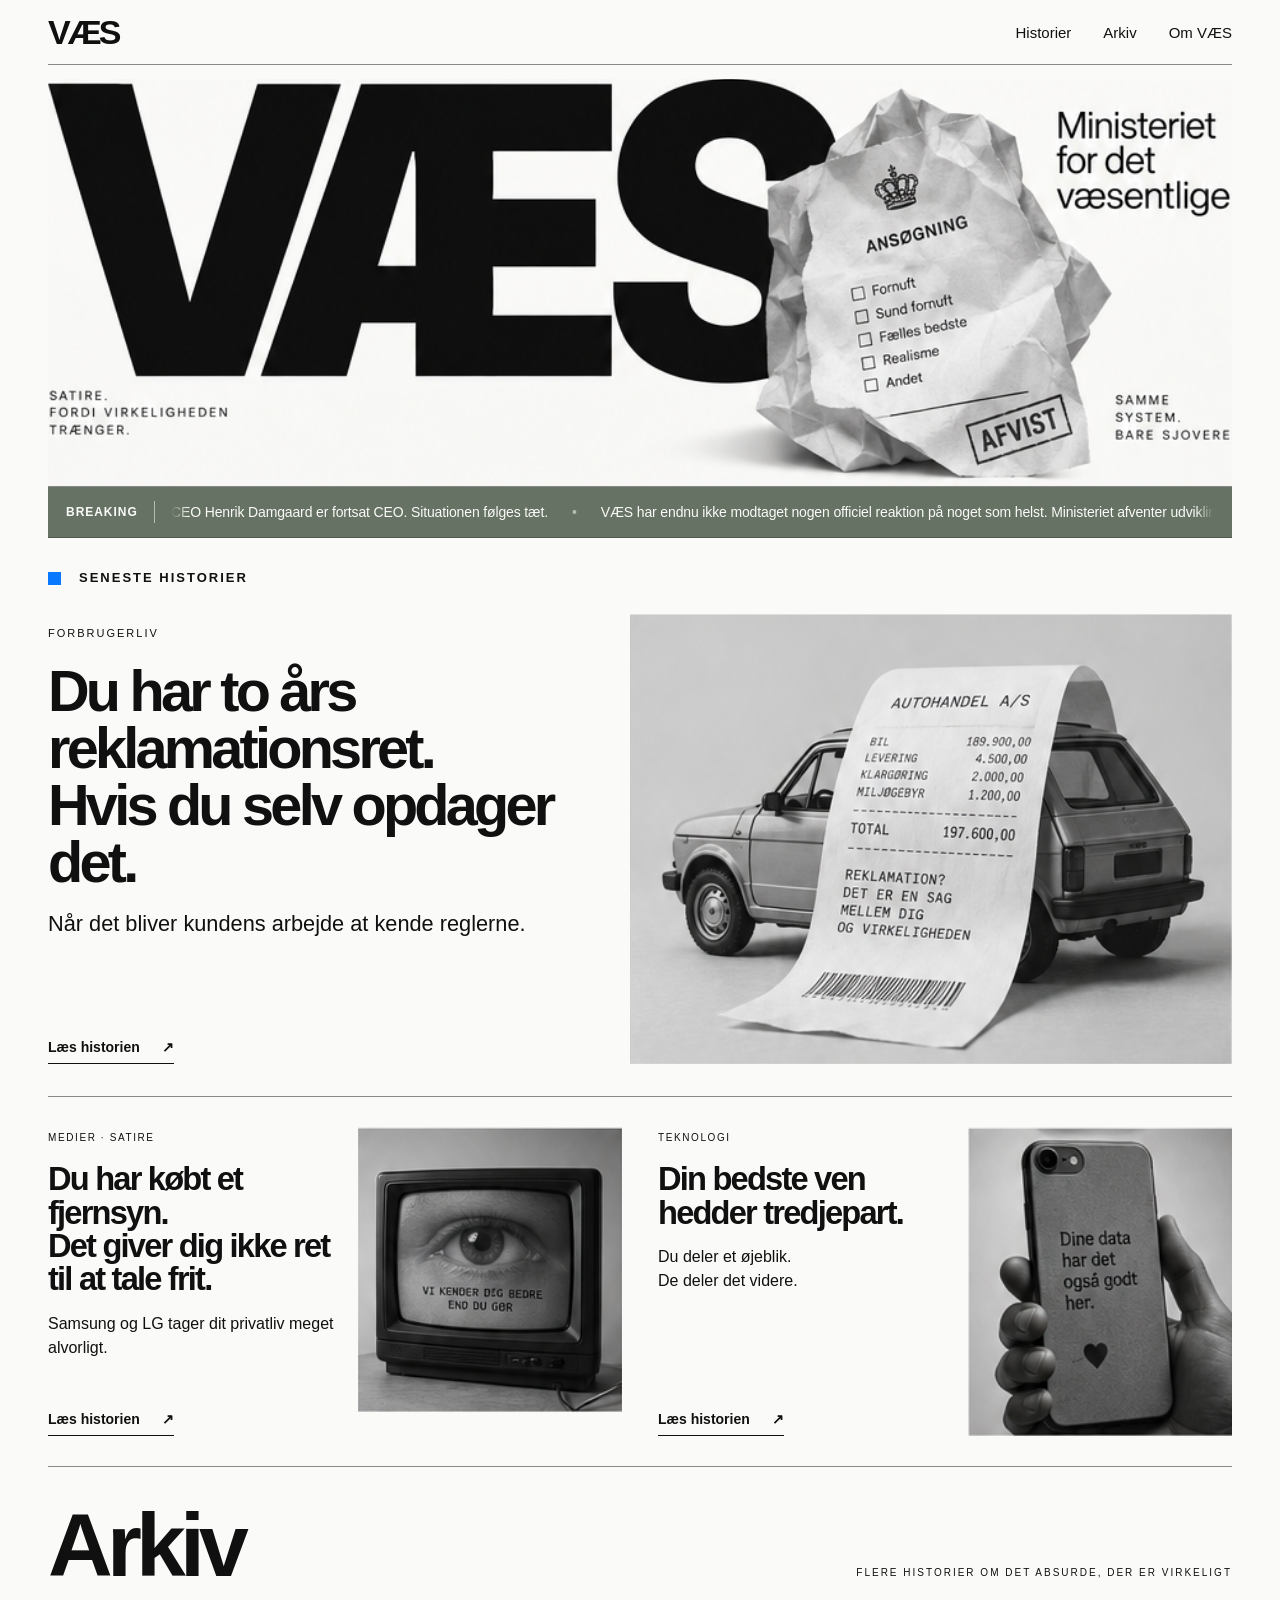
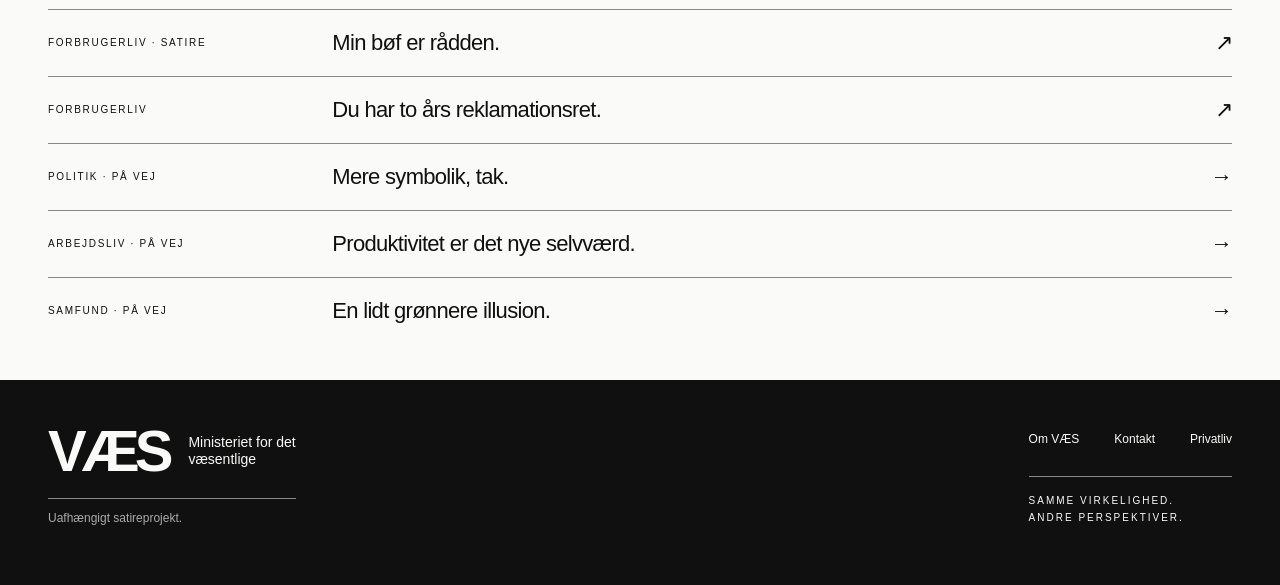
==== commit fe879e3a: "Add files via upload" ====
--- a/index.html
+++ b/index.html
@@ -1,59 +1 @@
-<!doctype html>
-<html lang="da">
-<head>
-<meta charset="utf-8">
-<meta name="viewport" content="width=device-width,initial-scale=1">
-<title>VÆS – Ministeriet for det væsentlige | Satire om virkeligheden</title>
-<meta name="description" content="VÆS undersøger privatliv, forbrugerrettigheder, virksomheder og samfund med dokumenteret satire. Virkeligheden er rigeligt.">
-<meta name="robots" content="index,follow,max-image-preview:large,max-snippet:-1,max-video-preview:-1">
-<link rel="canonical" href="https://ves.dk/">
-<link rel="stylesheet" href="/style.css">
-<meta property="og:locale" content="da_DK">
-<meta property="og:type" content="article">
-<meta property="og:site_name" content="VÆS – Ministeriet for det væsentlige">
-<meta property="og:title" content="VÆS – Ministeriet for det væsentlige | Satire om virkeligheden">
-<meta property="og:description" content="VÆS undersøger privatliv, forbrugerrettigheder, virksomheder og samfund med dokumenteret satire. Virkeligheden er rigeligt.">
-<meta property="og:url" content="https://ves.dk/">
-<meta property="og:image" content="https://ves.dk/assets/om-vaes-ceo.png">
-<meta name="twitter:card" content="summary_large_image">
-<meta name="twitter:title" content="VÆS – Ministeriet for det væsentlige | Satire om virkeligheden">
-<meta name="twitter:description" content="VÆS undersøger privatliv, forbrugerrettigheder, virksomheder og samfund med dokumenteret satire. Virkeligheden er rigeligt.">
-<meta name="twitter:image" content="https://ves.dk/assets/om-vaes-ceo.png">
-<script type="application/ld+json">{
-  "@context": "https://schema.org",
-  "@graph": [
-    {
-      "@type": "WebSite",
-      "@id": "https://ves.dk/#website",
-      "url": "https://ves.dk/",
-      "name": "VÆS – Ministeriet for det væsentlige",
-      "inLanguage": "da-DK"
-    },
-    {
-      "@type": "Organization",
-      "@id": "https://ves.dk/#organization",
-      "name": "VÆS – Ministeriet for det væsentlige",
-      "url": "https://ves.dk/",
-      "founder": {
-        "@type": "Person",
-        "name": "Henrik Damgaard"
-      }
-    }
-  ]
-}</script>
-</head><body>
-<header class="site-header"><div class="wrap header-inner">
-<a class="brand" href="/"><span class="brand-mark">VÆS</span><span class="brand-sub">Ministeriet for<br>det væsentlige</span></a>
-<nav aria-label="Hovednavigation"><a href="/">Forside</a><a href="/#aktuelt">Aktuelt</a><a href="/om-vaes/">Om VÆS</a></nav>
-</div></header>
-<div class="breaking"><div class="wrap"><strong>BREAKING</strong><span>CEO Henrik Damgaard er fortsat CEO. Situationen følges tæt.</span></div></div>
-<main>
-<section class="hero"><div class="wrap hero-copy"><div class="eyebrow">Velkommen til</div><h1>VÆS</h1><h2>Ministeriet for det væsentlige</h2><p>Vi finder det absurde i virkeligheden. Satiren er ikke målet. Den er værktøjet.</p></div></section>
-<section class="section" id="aktuelt"><div class="wrap"><div class="section-head"><h2>Aktuelt</h2><span>Dokumenteret satire</span></div><div class="grid">
-<a class="card" href="/artikler/smart-tv-privatliv-acr/"><div class="card-body"><span class="tag">Privatliv · Smart TV</span><h3>Du har købt et fjernsyn. Det giver dig ikke ret til at tale frit.</h3><p>Samsung, stemmegenkendelse, Smart TV og den lille detalje, der hedder privatliv.</p></div></a>
-<a class="card" href="/artikler/brugt-bil-reklamationsret-formidlingssalg/"><div class="card-body"><span class="tag">Forbruger · Biler</span><h3>Du har to års reklamationsret. Hvis du selv opdager det.</h3><p>Autotorvet, formidlingssalg og forbrugerens usædvanligt aktive rolle i forbrugerbeskyttelsen.</p></div></a>
-<a class="card" href="/artikler/danish-crown-boeffer-kontant/"><img src="/assets/danish-crown-raadden-boef.png" alt="Bøf på tallerken – illustration til VÆS-artikel om Danish Crown og DR Kontant"><div class="card-body"><span class="tag">Virksomheder · Fødevarer</span><h3>Min bøf er rådden</h3><p>Bare rolig. Danish Crown har undersøgt sagen.</p></div></a>
-</div></div></section>
-<div class="wrap quote">“Satire som distributionsmotor for noget væsentligt.”</div>
-<section class="section"><div class="wrap"><div class="section-head"><h2>Om VÆS</h2><span>Organisationen</span></div><p style="max-width:760px;font:24px/1.45 Georgia,serif">VÆS beskæftiger sig med hele samfundet. Vi interesserer os især for de steder, hvor virkeligheden begynder at blive absurd.</p><p><a href="/om-vaes/">Læs om ministeriet og den bemærkelsesværdigt stabile ledelse →</a></p></div></section>
-</main><footer><div class="wrap footer-grid"><div><strong>VÆS · Ministeriet for det væsentlige</strong><br>Satire som distributionsmotor for noget væsentligt.</div><div>Satirisk redaktionelt projekt. Ikke en offentlig myndighed.</div></div></footer></body></html>+<!doctype html><html lang="da"><head><meta charset="utf-8"><meta name="viewport" content="width=device-width,initial-scale=1"><meta name="description" content="Ministeriet for det væsentlige. Satire om forbrugerliv, teknologi og samfund."><title>VÆS – Ministeriet for det væsentlige | Satire om forbrug, privatliv og samfund</title><meta name="description" content="VÆS – Ministeriet for det væsentlige. Dokumenteret satire om forbrugerrettigheder, Smart TV, privatliv, virksomheder, teknologi og samfund."><meta name="robots" content="index,follow,max-image-preview:large,max-snippet:-1,max-video-preview:-1"><link rel="canonical" href="https://væs.dk/"><meta property="og:locale" content="da_DK"><meta property="og:type" content="website"><meta property="og:site_name" content="VÆS – Ministeriet for det væsentlige"><meta property="og:title" content="VÆS – Ministeriet for det væsentlige"><meta property="og:description" content="Dokumenteret satire om forbrugerrettigheder, privatliv, virksomheder, teknologi og samfund."><meta property="og:url" content="https://væs.dk/"><meta property="og:image" content="https://væs.dk/assets/illustrationer.png"><meta name="twitter:card" content="summary_large_image"><script type="application/ld+json">{"@context":"https://schema.org","@graph":[{"@type":"WebSite","url":"https://væs.dk/","name":"VÆS – Ministeriet for det væsentlige","inLanguage":"da-DK"},{"@type":"Organization","name":"VÆS – Ministeriet for det væsentlige","url":"https://væs.dk/","founder":{"@type":"Person","name":"Henrik Damgaard"}}]}</script><link rel="stylesheet" href="style.css"></head><body><a class="skip" href="#historier">Gå til historier</a><header class="top wrap"><a class="logo" href="./" aria-label="VÆS – forsiden">VÆS</a><nav aria-label="Hovedmenu"><a href="#historier">Historier</a><a href="#arkiv">Arkiv</a><button data-open="om">Om VÆS</button></nav></header><main><section class="hero wrap" aria-label="VÆS — Ministeriet for det væsentlige"><div class="crop masthead"><img src="assets/illustrationer.png" alt="VÆS. Ministeriet for det væsentlige. En krøllet ansøgning om fornuft, sund fornuft og fælles bedste er stemplet afvist." width="1024" height="1536"></div></section><div class="breaking wrap" aria-label="Breaking"><div class="breaking-inner"><span class="breaking-label">BREAKING</span><span class="breaking-rule" aria-hidden="true"></span><div class="breaking-viewport"><div class="breaking-track"><div class="breaking-set"><span class="breaking-item">CEO Henrik Damgaard er fortsat CEO. Situationen følges tæt.</span><span class="breaking-dot" aria-hidden="true">•</span><span class="breaking-item">VÆS har endnu ikke modtaget nogen officiel reaktion på noget som helst. Ministeriet afventer udviklingen.</span><span class="breaking-dot" aria-hidden="true">•</span><span class="breaking-item">Virkeligheden er igen blevet observeret uden forudgående godkendelse.</span><span class="breaking-dot" aria-hidden="true">•</span><span class="breaking-item">Bestyrelsen bakker fortsat enstemmigt op om ledelsen. Der er fortsat ingen bestyrelse.</span><span class="breaking-dot" aria-hidden="true">•</span><span class="breaking-item">Ministeriet undersøger, hvordan fanden det her egentlig blev normalt. Arbejdet pågår.</span><span class="breaking-dot" aria-hidden="true">•</span></div><div class="breaking-set" aria-hidden="true"><span class="breaking-item">CEO Henrik Damgaard er fortsat CEO. Situationen følges tæt.</span><span class="breaking-dot">•</span><span class="breaking-item">VÆS har endnu ikke modtaget nogen officiel reaktion på noget som helst. Ministeriet afventer udviklingen.</span><span class="breaking-dot">•</span><span class="breaking-item">Virkeligheden er igen blevet observeret uden forudgående godkendelse.</span><span class="breaking-dot">•</span><span class="breaking-item">Bestyrelsen bakker fortsat enstemmigt op om ledelsen. Der er fortsat ingen bestyrelse.</span><span class="breaking-dot">•</span><span class="breaking-item">Ministeriet undersøger, hvordan fanden det her egentlig blev normalt. Arbejdet pågår.</span><span class="breaking-dot">•</span></div></div></div></div></div><section class="wrap news" id="historier"><h1 class="eyebrow section-title"><span></span>Seneste historier</h1><article class="lead"><div class="lead-copy"><p class="eyebrow">Forbrugerliv</p><h2><a href="artikler/brugt-bil-reklamationsret-formidlingssalg/">Du har to års reklamationsret.<br>Hvis du selv opdager det.</a></h2><p class="deck">Når det bliver kundens arbejde at kende reglerne.</p><a class="read" href="artikler/brugt-bil-reklamationsret-formidlingssalg/">Læs historien <span>↗</span></a></div><div class="crop car"><img src="assets/illustrationer.png" alt="Satirisk illustration: en bil med en lang kvittering hængende over taget." width="1024" height="1536"></div></article><div class="secondary"><article class="small-story"><div><p class="eyebrow">Medier · Satire</p><h2>Du har købt et fjernsyn.<br>Det giver dig ikke ret til at tale frit.</h2><p>Samsung og LG tager dit privatliv meget alvorligt.</p><a class="read" href="artikler/smart-tv-privatliv-acr/">Læs historien <span>↗</span></a></div><div class="crop tv"><img src="assets/illustrationer.png" alt="Satirisk illustration: et gammelt fjernsyn med et øje på skærmen." width="1024" height="1536"></div></article><article class="small-story"><div><p class="eyebrow">Teknologi</p><h2>Din bedste ven<br>hedder tredjepart.</h2><p>Du deler et øjeblik.<br>De deler det videre.</p><button class="read" data-open="data">Læs historien <span>↗</span></button></div><div class="crop phone"><img src="assets/illustrationer.png" alt="Satirisk illustration: en hånd holder en telefon med teksten Dine data har det også godt her." width="1024" height="1536"></div></article></div></section><section class="wrap archive" id="arkiv"><div class="archive-heading"><h2>Arkiv</h2><p class="eyebrow">Flere historier om det absurde, der er virkeligt</p></div><a class="archive-row" href="artikler/danish-crown-boeffer-kontant/"><span class="eyebrow">Forbrugerliv · Satire</span><span>Min bøf er rådden.</span><span aria-hidden="true">↗</span></a><a class="archive-row" href="artikler/brugt-bil-reklamationsret-formidlingssalg/"><span class="eyebrow">Forbrugerliv</span><span>Du har to års reklamationsret.</span><span aria-hidden="true">↗</span></a><button class="archive-row" data-open="politik"><span class="eyebrow">Politik · På vej</span><span>Mere symbolik, tak.</span><span aria-hidden="true">→</span></button><button class="archive-row" data-open="arbejde"><span class="eyebrow">Arbejdsliv · På vej</span><span>Produktivitet er det nye selvværd.</span><span aria-hidden="true">→</span></button><button class="archive-row" data-open="samfund"><span class="eyebrow">Samfund · På vej</span><span>En lidt grønnere illusion.</span><span aria-hidden="true">→</span></button></section></main><footer><div class="wrap footer-inner"><div><div class="footer-brand"><a class="logo" href="./">VÆS</a><span>Ministeriet for det<br>væsentlige</span></div><p class="muted">Uafhængigt satireprojekt.</p></div><div class="footer-right"><nav aria-label="Oplysninger"><button data-open="om">Om VÆS</button><button data-open="kontakt">Kontakt</button><button data-open="privatliv">Privatliv</button></nav><p class="eyebrow">Samme virkelighed.<br>Andre perspektiver.</p></div></div></footer><dialog id="reader" aria-labelledby="reader-title"><div class="reader-bar"><span class="logo">VÆS</span><button id="close-reader" aria-label="Luk læsevisning">Luk ×</button></div><div class="reader-content"><p class="eyebrow" id="reader-tag"></p><h2 id="reader-title"></h2><div id="reader-body"></div></div></dialog><script src="script.js"></script></body></html>
--- a/style.css
+++ b/style.css
@@ -1,15 +1,30 @@
+:root{--paper:#fafaf8;--ink:#101010;--blue:#0879ff;--line:#888}*{box-sizing:border-box}html{scroll-behavior:smooth;scroll-padding-top:24px}body{margin:0;background:var(--paper);color:var(--ink);font-family:Arial,Helvetica,sans-serif;-webkit-font-smoothing:antialiased}a{color:inherit;text-decoration:none}button{font:inherit;color:inherit;cursor:pointer;background:none;border:0;padding:0}a,button{-webkit-tap-highlight-color:transparent}a:focus-visible,button:focus-visible{outline:3px solid var(--blue);outline-offset:6px}a:hover,button:hover{color:var(--blue)}.wrap{width:calc(100% - 96px);max-width:1360px;margin:auto}.top{height:65px;display:flex;align-items:center;justify-content:space-between;border-bottom:1px solid var(--line)}.logo{font-size:34px;font-weight:900;letter-spacing:-3px;line-height:1}nav{display:flex;gap:32px;font-size:15px}.hero{padding:14px 0 0;border-bottom:1px solid var(--line)}.crop{position:relative;overflow:hidden;background:#f7f7f5}.crop img{position:absolute;max-width:none;height:auto;display:block}.masthead{aspect-ratio:928/319}.masthead img{width:110.34483%;left:-5.17241%;top:-18.80878%}.car{aspect-ratio:489/366}.car img{width:209.407%;left:-99.59%;top:-115.574%}.tv{aspect-ratio:206/222}.tv img{width:497.087%;left:-138.835%;top:-377.928%}.phone{aspect-ratio:190/222}.phone img{width:538.947%;left:-413.158%;top:-377.928%}.news{padding-top:30px}.eyebrow{text-transform:uppercase;font-size:11px;letter-spacing:2px;line-height:1.6;font-weight:400}.section-title{font-size:13px;font-weight:700;display:flex;align-items:center;gap:18px;margin:0 0 25px}.section-title span{width:13px;height:13px;background:var(--blue)}.lead{display:grid;grid-template-columns: .9fr 1fr;gap:40px;padding-bottom:32px}.lead-copy{display:flex;flex-direction:column;align-items:flex-start;justify-content:center}.lead h2{font-size:clamp(34px,4.5vw,68px);letter-spacing:-.065em;line-height:.99;margin:10px 0 18px;font-weight:800}.deck{font-size:clamp(16px,1.7vw,23px);line-height:1.4;margin:0 0 30px}.read{font-size:14px;font-weight:600;display:inline-flex;gap:22px;border-bottom:1px solid;padding-bottom:8px;margin-top:auto}.lead>.crop{align-self:stretch;min-height:100%}.secondary{border-top:1px solid var(--line);border-bottom:1px solid var(--line);display:grid;grid-template-columns:1fr 1fr;gap:36px;padding:30px 0}.small-story{display:grid;grid-template-columns:1.1fr 1fr;gap:20px;min-width:0}.small-story>div:first-child{display:flex;flex-direction:column;align-items:flex-start}.small-story h2{font-size:clamp(23px,2.55vw,37px);line-height:1.02;letter-spacing:-.055em;margin:6px 0 16px}.small-story p:not(.eyebrow){font-size:16px;line-height:1.5;margin:0 0 24px}.small-story .crop{align-self:start}.small-story .eyebrow{margin-top:3px;font-size:10px;letter-spacing:1.6px}.status{color:#555;display:inline-block;margin-left:6px;font-size:9px;letter-spacing:.8px}.archive{padding-top:34px;padding-bottom:36px}.archive-heading{display:flex;align-items:baseline;justify-content:space-between;gap:30px;padding:0 0 18px}.archive-heading h2{font-size:clamp(56px,7vw,94px);letter-spacing:-.065em;line-height:1;margin:0}.archive-heading p{font-size:10px;text-align:right}.archive-row{width:100%;display:grid;grid-template-columns:23% 1fr 24px;gap:12px;border-top:1px solid var(--line);padding:20px 0;text-align:left;align-items:center;font-size:22px;letter-spacing:-.7px}.archive-row .eyebrow{font-size:10px;letter-spacing:1.7px}.archive-row>span:last-child{text-align:right}footer{background:#101010;color:var(--paper);padding:42px 0 48px}.footer-inner{display:flex;justify-content:space-between;gap:35px}.footer-brand{display:flex;gap:20px;align-items:center;border-bottom:1px solid #888;padding-bottom:18px}.footer-brand .logo{font-size:58px;letter-spacing:-5px}.footer-brand span{font-size:14px;line-height:1.2}.muted{color:#aaa;font-size:12px}.footer-right nav{font-size:12px;gap:35px;padding:10px 0 30px;border-bottom:1px solid #888}.footer-right .eyebrow{font-size:10px;line-height:1.7;margin-top:15px}.skip{position:fixed;top:-100px;left:20px;z-index:10;background:white;padding:15px}.skip:focus{top:10px}dialog{width:min(880px,calc(100% - 36px));max-height:90vh;padding:0;border:1px solid #222;background:var(--paper);color:var(--ink)}dialog::backdrop{background:rgb(0 0 0 / .65);backdrop-filter:blur(5px)}.reader-bar{position:sticky;top:0;display:flex;justify-content:space-between;align-items:center;padding:20px 30px;background:var(--paper);border-bottom:1px solid #888;z-index:1}.reader-content{padding:35px 60px 60px}.reader-content h2{font-size:clamp(32px,5vw,55px);line-height:1.04;letter-spacing:-2px;margin:15px 0 30px}.reader-content p{font-size:18px;line-height:1.7}.reader-content a{text-decoration:underline;text-underline-offset:3px;overflow-wrap:anywhere}.reading{overflow:hidden}@media(min-width:1500px){.lead h2{font-size:74px}}@media(max-width:900px){.wrap{width:calc(100% - 48px)}.lead{gap:25px}.secondary{gap:24px}.small-story{grid-template-columns:1fr}.small-story .crop{grid-row:1;width:100%}.small-story .read{margin-top:8px}.archive-row{font-size:19px}.archive-row .eyebrow{font-size:9px}.lead>.crop{min-height:0;align-self:center}.footer-right nav{gap:20px}}@media(max-width:600px){.wrap{width:calc(100% - 36px)}.top{height:62px}.top .logo{font-size:30px}nav{gap:20px;font-size:13px}.hero{padding-top:16px;padding-bottom:14px}.news{padding-top:24px}.section-title{font-size:11px;margin-bottom:20px}.lead{grid-template-columns:1fr;gap:22px}.lead-copy{display:block}.lead h2{font-size:44px;max-width:480px}.deck{font-size:18px;margin-bottom:22px}.secondary{gap:20px;padding:23px 0}.small-story{gap:16px}.small-story h2{font-size:25px}.small-story p:not(.eyebrow){font-size:14px}.small-story .eyebrow{font-size:9px;letter-spacing:1px}.status{margin-left:0;display:block}.read{font-size:13px}.archive-heading{display:block}.archive-heading h2{font-size:64px}.archive-heading p{text-align:left;max-width:280px;font-size:9px;margin-top:16px}.archive-row{grid-template-columns:1fr 22px;gap:6px;padding:18px 0;font-size:18px}.archive-row .eyebrow{grid-column:1}.archive-row>span:nth-child(2){grid-column:1}.archive-row>span:last-child{grid-column:2;grid-row:1 / span 2}.footer-inner{flex-direction:column;gap:20px}.footer-brand{justify-content:space-between;max-width:340px}.footer-right nav{justify-content:space-between}.reader-content{padding:24px}.reader-bar{padding:18px 24px}.reader-content p{font-size:17px}}@media(prefers-reduced-motion:reduce){html{scroll-behavior:auto}}
 
-:root{--bg:#111411;--panel:#171b17;--ink:#f0f0e8;--muted:#aeb5aa;--line:#343a34;--accent:#66745e;--paper:#e9e8df;--black:#101210}
-*{box-sizing:border-box}html{scroll-behavior:smooth}body{margin:0;background:var(--bg);color:var(--ink);font:16px/1.62 Arial,Helvetica,sans-serif}
-a{color:inherit}.wrap{width:min(1180px,calc(100% - 40px));margin:auto}.site-header{border-bottom:1px solid var(--line);background:#0c0e0c;position:relative;z-index:3}
-.header-inner{min-height:94px;display:flex;align-items:center;gap:42px}.brand{text-decoration:none;display:flex;align-items:center;gap:14px}.brand-mark{font:700 38px Georgia,serif;letter-spacing:.03em}.brand-sub{font-size:10px;letter-spacing:.18em;text-transform:uppercase;color:var(--muted)}
-nav{margin-left:auto;display:flex;gap:28px;font-size:12px;letter-spacing:.12em;text-transform:uppercase}nav a{text-decoration:none;color:#d8ddd4}nav a:hover{text-decoration:underline}
-.breaking{background:var(--accent);color:#fff}.breaking .wrap{display:flex;gap:18px;align-items:center;padding:9px 0;font-size:13px}.breaking strong{font-size:11px;letter-spacing:.15em}
-.hero{min-height:560px;display:grid;align-items:end;background:radial-gradient(circle at 72% 18%,#40483e 0,#1a1e1a 35%,#0c0e0c 72%);border-bottom:1px solid var(--line)}
-.hero-copy{padding:90px 0 80px;max-width:850px}.eyebrow{font-size:11px;letter-spacing:.22em;text-transform:uppercase;color:#c3c9bf}.hero h1{font:700 clamp(78px,14vw,180px)/.8 Georgia,serif;margin:20px 0 30px;letter-spacing:-.055em}.hero h2{font:400 clamp(22px,4vw,44px)/1.12 Georgia,serif;max-width:760px;margin:0}.hero p{max-width:670px;color:#c3c9bf;margin-top:24px}
-.section{padding:70px 0}.section-head{display:flex;justify-content:space-between;align-items:end;border-bottom:1px solid var(--line);padding-bottom:16px;margin-bottom:30px}.section-head h2{font:400 40px Georgia,serif;margin:0}.section-head span{font-size:11px;letter-spacing:.18em;text-transform:uppercase;color:var(--muted)}
-.grid{display:grid;grid-template-columns:repeat(3,1fr);gap:20px}.card{border:1px solid var(--line);background:var(--panel);text-decoration:none;display:flex;flex-direction:column;min-height:370px}.card img{width:100%;height:190px;object-fit:cover;filter:grayscale(1);border-bottom:1px solid var(--line)}.card-body{padding:24px}.tag{font-size:10px;letter-spacing:.18em;text-transform:uppercase;color:var(--muted)}.card h3{font:400 28px/1.05 Georgia,serif;margin:12px 0}.card p{color:#b9c0b6;margin:0}.quote{border-top:1px solid var(--line);border-bottom:1px solid var(--line);padding:45px 0;text-align:center;font:italic 28px Georgia,serif}
-footer{border-top:1px solid var(--line);padding:40px 0 60px;color:var(--muted);font-size:13px}.footer-grid{display:flex;justify-content:space-between;gap:30px}.footer-grid strong{color:var(--ink)}
-.article-shell{background:var(--paper);color:var(--black);min-height:70vh}.article{width:min(820px,calc(100% - 40px));margin:auto;padding:68px 0 90px}.breadcrumbs{font-size:12px;color:#5b6059;margin-bottom:42px}.breadcrumbs a{color:inherit}.article .kicker{font-size:11px;letter-spacing:.18em;text-transform:uppercase}.article h1{font:700 clamp(44px,7vw,76px)/.96 Georgia,serif;letter-spacing:-.035em;margin:14px 0 18px}.dek{font:400 22px/1.35 Georgia,serif;color:#454942;margin-bottom:32px}.meta{border-top:1px solid #b9b9af;border-bottom:1px solid #b9b9af;padding:12px 0;margin:25px 0 40px;font-size:12px;color:#60635e}.article h2{font:700 30px Georgia,serif;margin-top:46px}.article h3{font:700 22px Georgia,serif;margin-top:38px}.article p,.article li{font-size:18px}.article img.hero-img{width:100%;max-height:520px;object-fit:cover;filter:grayscale(1);margin:10px 0 38px}.article blockquote{font:italic 25px/1.4 Georgia,serif;border-left:3px solid #222;padding-left:22px;margin:40px 0}.sources{border-top:1px solid #aaa;padding-top:24px;margin-top:55px;font-size:14px}.sources li{font-size:14px}.seo-context{background:#dcdcd2;padding:20px 24px;margin:32px 0}.seo-context strong{font-family:Georgia,serif}
-.about-img{width:100%;filter:grayscale(1);margin:20px 0 35px}
-@media(max-width:800px){.header-inner{min-height:80px}.brand-mark{font-size:32px}nav{display:none}.grid{grid-template-columns:1fr}.hero{min-height:480px}.hero-copy{padding:65px 0}.footer-grid{display:block}.card{min-height:0}.article p,.article li{font-size:17px}}
+/* Om VÆS — CEO-billede */
+.om-ceo-image{margin:2.5rem 0 0;width:100%;}
+.om-ceo-image img{display:block;width:100%;height:auto;}
+
+/* BREAKING — testversion */
+.breaking{background:#667263;color:#fafaf8;border-bottom:1px solid #4f594d;}
+.breaking-inner{min-height:42px;display:flex;align-items:center;gap:18px;font-size:14px;}
+.breaking-label{font-weight:800;letter-spacing:.08em;font-size:12px;}
+.breaking-rule{width:1px;height:18px;background:rgba(250,250,248,.55);flex:0 0 auto;}
+.breaking-text{letter-spacing:-.01em;}
+.breaking-arrow{margin-left:auto;font-size:18px;line-height:1;}
+@media(max-width:600px){.breaking-inner{min-height:40px;gap:12px;font-size:12px}.breaking-label{font-size:10px}.breaking-rule{height:16px}.breaking-arrow{display:none}}
+
+/* BREAKING — løbende historier */
+.breaking{overflow:hidden}
+.breaking-inner{min-height:50px;padding:10px 18px;gap:16px}
+.breaking-label{font-weight:900;flex:0 0 auto}
+.breaking-rule{height:22px}
+.breaking-viewport{min-width:0;flex:1;overflow:hidden;white-space:nowrap;mask-image:linear-gradient(to right,transparent,#000 18px,#000 calc(100% - 18px),transparent);-webkit-mask-image:linear-gradient(to right,transparent,#000 18px,#000 calc(100% - 18px),transparent)}
+.breaking-track{display:flex;width:max-content;will-change:transform;animation:breaking-scroll 62s linear infinite}
+.breaking-set{display:flex;align-items:center;flex:0 0 auto}
+.breaking-item{padding:0 24px 0 0;letter-spacing:-.01em}
+.breaking-dot{opacity:.55;padding:0 24px 0 0}
+@keyframes breaking-scroll{from{transform:translateX(0)}to{transform:translateX(-50%)}}
+@media(max-width:600px){.breaking-inner{min-height:46px;padding:9px 12px;gap:10px}.breaking-rule{height:20px}.breaking-item{padding-right:18px}.breaking-dot{padding-right:18px}.breaking-track{animation-duration:72s}}
+@media(prefers-reduced-motion:reduce){.breaking-track{animation:none}.breaking-viewport{overflow-x:auto;mask-image:none;-webkit-mask-image:none}}
+
+.story-image{margin:0 0 2rem}.story-image img{display:block;width:100%;height:auto}
